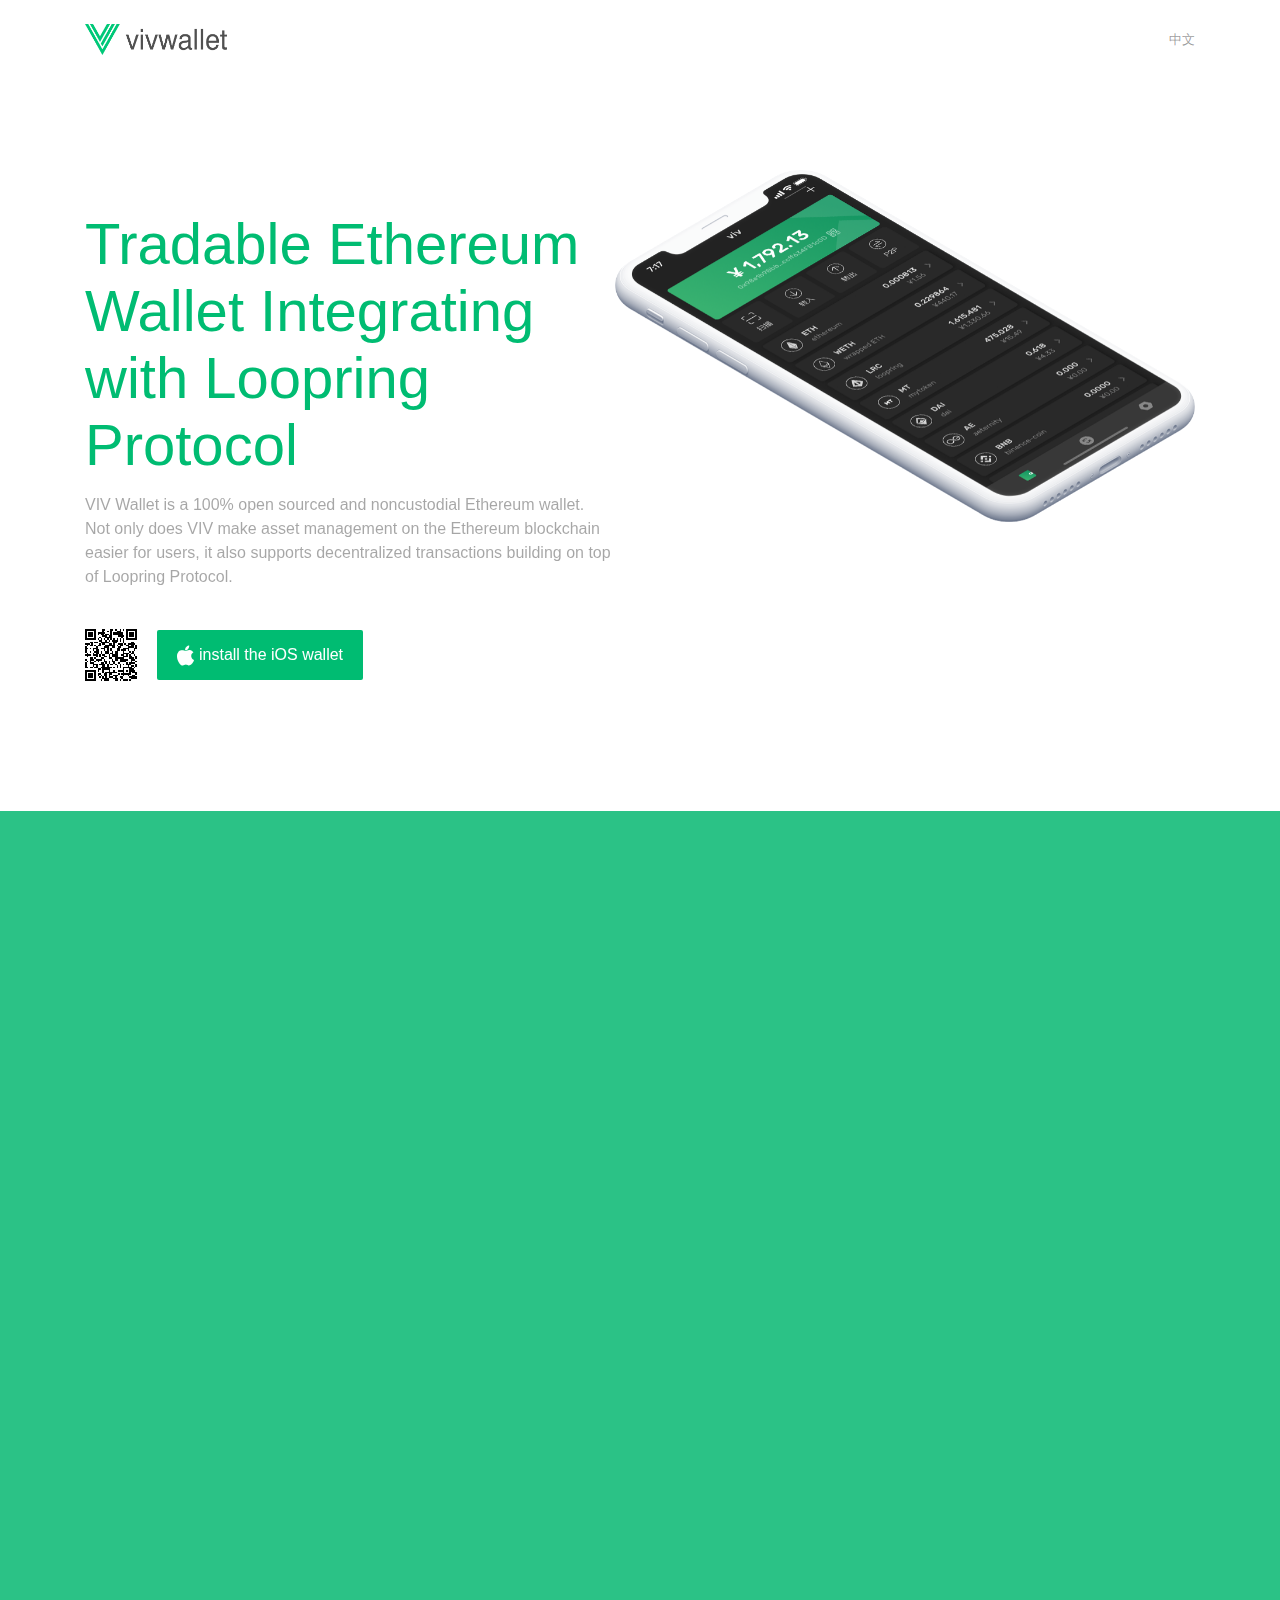
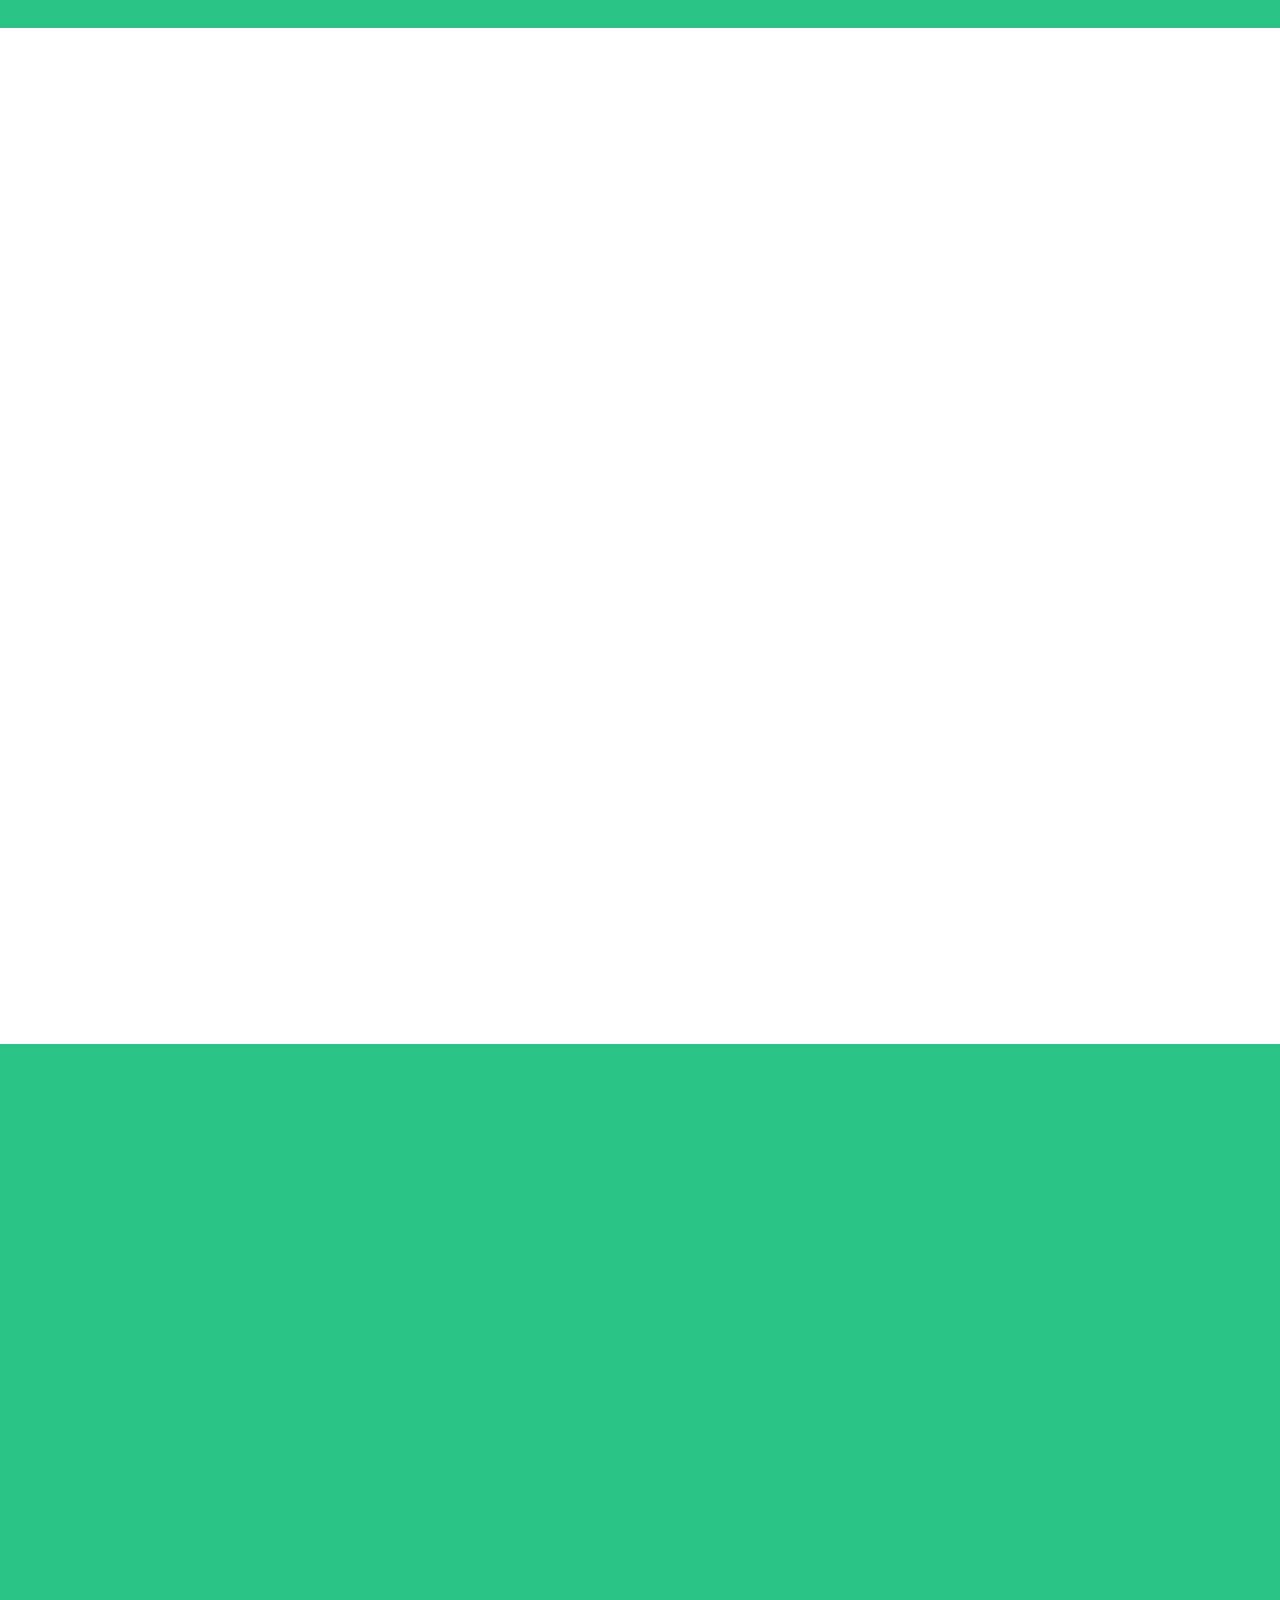
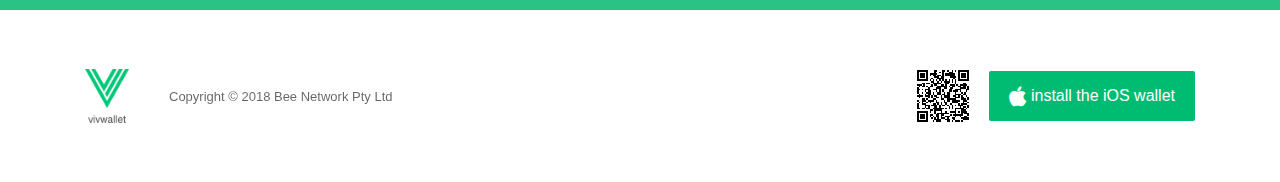
==== en.html @ ef56f80b "web" ====
<!doctype html>
<html>

<head>
    <meta charset="utf-8">
    <title>VIVWallet</title>
    <meta http-equiv="pragma" content="no-cache">
    <meta http-equiv="cache-control" content="no-cache">
    <meta http-equiv="expires" content="0">
    <meta http-equiv="keywords" content="VIVWallet">
    <meta http-equiv="description" content="VIVWallet">
    <meta name="viewport" content="width=device-width, initial-scale=1, maximum-scale=1">
    <link rel="icon" href="assets/images/favicon.ico">
    <link rel="stylesheet" href="assets/css/core.css">
    <link rel="stylesheet" href="assets/css/style.css">
    <link rel="stylesheet" href="assets/css/fonts.css">

</head>

<body>
    <div class="wrap">
        <header>
            <div class="container relative">
                <div class="brand"><a href="index.html"><img src="assets/images/vivlogo.png"></a></div>
                <ul class="menu list-unstyled">
                    <!--<li class="active"><a href="#" target="_blank">更新日志</a></li>-->
                    <!--<li><a href="#" target="_blank">技术问题</a></li>-->
                    <li><a href="/index.html" target="_blank">中文</a></li>
                </ul>
            </div>
        </header>
        <div class="home-top container">
            <div class="top-content" data-scroll-reveal="enter left and move 50px over 1.33s">
                <h1>Tradable Ethereum Wallet Integrating with Loopring Protocol
                </h1>
                <div class="blk"></div>
                <p>VIV Wallet is a 100% open sourced and noncustodial Ethereum wallet.</p>
                <p>Not only does VIV make asset management on the Ethereum blockchain easier for users, it also supports decentralized transactions building on top of Loopring Protocol.</p>
                <div class="blk-lg"></div>
                <div class="flex align-items text-fixes">
                    <div class="qrcode-sm" id="qrcode1"> </div>
                    <div class="download"><a href="itms-services://?action=download-manifest&url=https://loopr.io/viv/manifest.plist" class="btn"><i class="icon-ios"></i>install the iOS wallet
                    </a>
                        <div class="qrcode"> <div  id="qrcode_1"> </div>
                            <p>
                                Scan code download</p>
                        </div>
                    </div>
                </div>
            </div>
            <div class="appimg-01" data-scroll-reveal="enter right after 0.5s"><img src="assets/images/app.png"></div>
        </div>
        <div class="section bg">
            <div class="feature">
                <div class="item" data-scroll-reveal="wait 0.05s and then ease-in">
                    <i class="icon-code"></i>
                    <h4>100% Open-sourced Code</h4>
                    <p>
                        VIV is built on the underlying open-sourced code of Loopring Protocol. We invite any individual or organization to review the code to verify that our private key management is, in fact, rigorous and risk-free.
                    </p>
                </div>
                <div class="item" data-scroll-reveal="wait 0.06s and then ease-in">
                    <i class="icon-shield"></i>
                    <h4>Zero Asset Custody
                    </h4>
                    <p>VIV keeps your private keys encrypted in your device, and safeguards them from ever being exposed to the network, so that your assets remain entirely under your control.</p>
                </div>
                <div class="item" data-scroll-reveal="wait 0.07s and then ease-in">
                    <i class="icon-loop"></i>
                    <h4>Order-matched Transactions</h4>
                    <p>VIV supports Loopring protocol for decentralized exchange, so placing orders no longer require additional withdrawal or deposit of funds. Since assets may remain in the wallet until order settlement, the entire transaction is risk-free and trustless.
                        </p>
                </div>
                <div class="item" data-scroll-reveal="wait 0.08s and then ease-in">
                    <i class="icon-p2p"></i>
                    <h4>P2P Trading</h4>
                    <p>Loopring protocol allows decentralized peer-to-peer trading by means of QR code sharing. This permits the exchange of various ERC20 Tokens without having to rely on a third-party.
                    </p>
                </div>
                <div class="item" data-scroll-reveal="wait 0.09s and then ease-in">
                    <i class="icon-allcoin"></i>
                    <h4>Support All Tokens
                    </h4>
                    <p>VIV is convenient for handling all your different ERC20 Assets, eliminating the need to manage multiple Ethereum wallets. As long as they are of ERC20 standard, you may directly manage all your token keys with the same VIV Wallet.
                    </p>
                </div>
                <div class="item" data-scroll-reveal="wait 0.10s and then ease-in">
                    <i class="icon-phone"></i>
                    <h4>Simple, Elegant Design
                    </h4>
                    <p>The simple and user-friendly interface makes it easy for anyone to get started. VIV is suitable for everyone, from the curious newcomer to the seasoned cryptocurrency trader.
                    </p>
                </div>
            </div>
        </div>
        <div class="section relative app-show" data-scroll-reveal="enter from the bottom after 0.05s">
            <div class="phone-wrap-fix"> <img src="assets/images/slide-bg.png" class="phone-img" alt="#"> </div>
            <div class="slider-3d">
                <div id="allinone_carousel_sweet">
                    <div class="myloader"></div>
                    <ul class="allinone_carousel_list">
                        <li data-title="Screen Name #1"><img src="assets/images/screen-1.png" alt="" /></li>
                        <li data-title="Screen Name #2"><img src="assets/images/screen-2.png" alt="" /></li>
                        <li data-title="Screen Name #3"><img src="assets/images/screen-3.png" alt="" /></li>
                        <li data-title="Screen Name #4"><img src="assets/images/screen-4.png" alt="" /></li>
                        <li data-title="Screen Name #5"><img src="assets/images/screen-5.png" alt="" /></li>
                        <li data-title="Screen Name #4"><img src="assets/images/screen-4.png" alt="" /></li>
                        <li data-title="Screen Name #5"><img src="assets/images/screen-5.png" alt="" /></li>
                    </ul>
                </div>
            </div>
            <div>
                <h4>Peer-to-Peer Trading
                </h4>
                <p>Built-in Decentralized Exchange
                    VIV's own built-in decentralized exchange operates under Loopring protocol, allowing you to place orders without immobilizing your assets.</p><p> Placing orders no longer require the order amount to be held at the exchange, removing restriction on your assets.</p><p> As soon as a trade is completed, your acquired tokens will be transferred directly to your desired address.</p>
            </div>
        </div>
        <div class="section bg">
            <div class="container">
                <div class="content" data-scroll-reveal="enter from the left after 0.05s">
                    <div><i class="icon-all"></i>
                        <h4>Harvest 20% of trading fees
                        </h4>
                        <p>By sharing the APP, you will be awarded 20% of all future trading fees from users acquired by your promotion.
                        </p>
                    </div>
                </div>
                <div class="appimg-02" data-scroll-reveal="enter from the right after 0.05s"><img src="assets/images/app2.png" /></div>
            </div>
        </div>
        <div class="container">
            <footer class="flex space-between">
                <div class="inline-flex align-items flex-fixes">
                    <div class="brand"><a href="index.html"><img src="assets/images/vivlogo-v.png"></a></div>
                    <div>
                        <!--<ul class="footer-menu list-unstyled">-->
                            <!--<li><a href="#">服务条款</a></li>-->
                            <!--<li><a href="#">更新日志</a></li>-->
                            <!--<li><a href="#">问题反馈</a></li>-->
                            <!--<li><a href="#">技术问题</a></li>-->
                            <!--<li><a href="#">联系我们</a></li>-->
                        <!--</ul>-->
                        <div class="copyright">Copyright © 2018 Bee Network Pty Ltd</div>
                    </div>
                </div>
                <div class="inline-flex align-items down-fixes">
                    <div class="qrcode-sm" id="qrcode2"> </div>
                    <div class="download"><a href="itms-services://?action=download-manifest&url=https://loopr.io/viv/manifest.plist" class="btn"><i class="icon-ios"></i> install the iOS wallet</a>
                        <div class="qrcode"><div id="qrcode_2"></div>
                            <p>
                                Scan code download</p>
                        </div>
                    </div>
                </div>
            </footer>
        </div>
    </div>
    <script src="assets/js/jquery-2.1.3.min.js"></script>
    <script src="assets/js/jquery.easing.min.js"></script>
    <script src="assets/js/allinone_carousel.js"></script>
    <script src="assets/js/scrollreveal.min.js"></script>

    <script src="assets/js/jquery.qrcode.min.js"></script>

    <script src="assets/js/script.js"></script>
    <script>
    (function() {
        window.scrollReveal = new scrollReveal({ reset: true, move: '50px' });
    })();
    </script>
</body>

</html>
---- assets/css/core.css ----
/* reset & preset */
html { height: 100%; box-sizing: border-box; font-family: sans-serif; -webkit-text-size-adjust: 100%; -ms-text-size-adjust: 100%; -ms-overflow-style: scrollbar; -webkit-tap-highlight-color: transparent; -webkit-font-smoothing: antialiased; -moz-osx-font-smoothing: grayscale }
* { -webkit-box-sizing: border-box; -moz-box-sizing: border-box; box-sizing: border-box; }
*:before, *:after { -webkit-box-sizing: border-box; -moz-box-sizing: border-box; box-sizing: border-box; }
@-ms-viewport { width: device-width; }
article, aside, dialog, figcaption, figure, footer, header, hgroup, main, nav, section { display: block; }
body { height: 100%; margin: 0; background: #fff; font-family: "Helvetica Neue", "Helvetica", "Arial", "Verdana", "sans-serif"; font-size: 13px; font-weight: normal; color: rgba(0, 0, 0, .87); }
[tabindex="-1"]:focus { outline: none !important; }
hr { box-sizing: content-box; height: 0; overflow: visible; }
h1, h2, h3, h4, h5, h6 { margin-top: 0; }
p, p:last-child { margin-top: 0; margin-bottom: 0; line-height: 1.5; }
p:nth-child { margin-bottom: 10px; }
abbr[title], abbr[data-original-title] { text-decoration: underline; -webkit-text-decoration: underline dotted; text-decoration: underline dotted; cursor: help; border-bottom: 0; }
address { margin-bottom: 1rem; font-style: normal; line-height: inherit; }
ol, ul, dl { margin: 0; padding: 0; }
ol ol, ul ul, ol ul, ul ol { margin-bottom: 0; }
dt { font-weight: bold; }
dd { margin-left: 0; }
dfn { font-style: italic; }
b, strong { font-weight: bolder; }
small { font-size: 80%; }
sub, sup { position: relative; font-size: 75%; line-height: 0; vertical-align: baseline; }
sub { bottom: -4em; }
sup { top: -.5em; }
a { color: rgba(0, 0, 0, .87); text-decoration: none; background-color: transparent; -webkit-text-decoration-skip: objects; transition: all 0.45s ease-in-out;}
a:hover { color: #1C60FF; text-decoration: none; }
a:not([href]):not([tabindex]) { color: inherit; text-decoration: none; }
a:not([href]):not([tabindex]):focus, a:not([href]):not([tabindex]):hover { color: inherit; text-decoration: none; }
a:not([href]):not([tabindex]):focus { outline: 0; }
a:focus{ outline: 0; }
pre, code, kbd, samp { font-family: monospace, monospace; font-size: 1em; }
pre { margin-top: 0; overflow: auto; }
figure { }
img { vertical-align: middle; border-style: none; }
svg:not(:root) { overflow: hidden; }
a, area, button, [role="button"], input, label, select, summary, textarea { -ms-touch-action: manipulation; touch-action: manipulation; }
table { border-collapse: collapse; }
caption { text-align: left; caption-side: bottom; }
label { display: inline-block; }
button:focus { outline: 1px dotted; outline: 5px auto -webkit-focus-ring-color; }
input, button, select, optgroup, textarea { margin: 0; font-family: inherit; font-size: inherit; line-height: inherit; }
button, input { overflow: visible; }
button, select { text-transform: none; }
button, html [type="button"], [type="reset"], [type="submit"] { -webkit-appearance: button; }
button::-moz-focus-inner, [type="button"]::-moz-focus-inner, [type="reset"]::-moz-focus-inner, [type="submit"]::-moz-focus-inner { padding: 0; border-style: none; }
input[type="radio"], input[type="checkbox"] { box-sizing: border-box; padding: 0; }
input[type="date"], input[type="time"], input[type="datetime-local"], input[type="month"] { -webkit-appearance: listbox; }
textarea { overflow: auto; resize: vertical; }
fieldset { min-width: 0; padding: 0; margin: 0; border: 0; }
legend { display: block; width: 100%; max-width: 100%; padding: 0; line-height: inherit; color: inherit; white-space: normal; }
progress { vertical-align: baseline; }
[type="number"]::-webkit-inner-spin-button, [type="number"]::-webkit-outer-spin-button { height: auto; }
[type="search"] { outline-offset: -2px; -webkit-appearance: none; }
[type="search"]::-webkit-search-cancel-button, [type="search"]::-webkit-search-decoration { -webkit-appearance: none; }
::-webkit-file-upload-button { font: inherit; -webkit-appearance: button; }
output { display: inline-block; }
summary { display: list-item; }
template { display: none; }
[hidden] { display: none !important; }
h1, h2, h3, h4, h5, h6, .h1, .h2, .h3, .h4, .h5, .h6 { font-family: inherit; color: inherit; margin: 0; }
h1, .h1 { font-size: 40px; }
h2, .h2 { font-size: 32px; }
h3, .h3 { font-size: 24px; }
h4, .h4 { font-size: 20px; }
h5, .h5 { font-size: 16px; }
h6, .h6 { font-size: 13px; }
small, .small { font-size: 70%; font-weight: normal; opacity: 0.8 }
mark, .mark { padding: 0.2em; background-color: #fcf8e3; }
.list-unstyled { padding-left: 0; list-style: none; }
.list-inline { padding-left: 0; list-style: none; }
.list-inline-item { display: inline-block; }
.list-inline-item:not(:last-child) { margin-right: 5px; }
.initialism { font-size: 90%; text-transform: uppercase; }
blockquote { margin: 0; }
.blockquote { border-left: 2px solid #00838f; padding-left: 10px; }
.img-fluid { max-width: 100%; height: auto; }
.img-thumbnail { background-color: #fff; border: 1px solid #ddd; border-radius: 6px; transition: all 0.2s ease-in-out; max-width: 100%; height: auto; }
.figure { display: inline-block; }
.figure-img { line-height: 1; }
.figure-caption { font-size: 90%; }
.vm { display: inline-block; vertical-align: middle !important; }
.vt { display: inline-block; vertical-align: top !important; }
.divider { clear: both; overflow: hidden; height: 1px; border-bottom-width: 1px; border-bottom-color: #EBE9EF; }
.divider.solid { border-bottom-style: solid; }
.divider.dashed { border-bottom-style: dashed; }
.circular { border-radius: 50%; }
.rounded { border-radius: 3px; }
.float-right { float: right !important; }
.float-left { float: left !important; }
.hide { display: none !important; }
.show { display: block !important; }
.hidden { display: none !important; visibility: hidden !important; }
.invisible { visibility: hidden; }
.affix { position: fixed; }
.fixed-top { top: 0; }
.fixed-bottom { bottom: 0; }
.relative { position: relative; }
.font-bold { font-weight: bold; }
.font-normal { font-weight: normal; font-style: normal; }
.text-hide { border: 0; background-color: transparent; color: transparent; text-shadow: none; font: 0/0; }
.text-center { text-align: center; }
.text-left { text-align: left; }
.text-right { text-align: right; }
.text-justify { text-align: justify }
.text-nowrap { white-space: nowrap }
.text-dark { color: #333041; }
.text-muted { color: #CBC9D3; }
.text-primary { color: #1C60FF; }
.text-secondary { color: rgba(0, 0, 0, .54); }
.text-warning { color: #FAC511; }
.text-danger, .text-down { color: #ff6868; }
.text-success, .text-up { color: #26c490; }
.text-sm-control { display: inline-block; max-width: 80px; }
.text-md-control { display: inline-block; max-width: 160px; }
.text-lg-control { display: inline-block; max-width: 280px; }
.break-word { white-space: normal; word-wrap: break-word; word-break: break-all; line-height: 1.2; }
[class*="gradient-"].shadow { transition: all 0.45s ease-in-out; }
.bg { background-color: #F7F7F7 }
.bg-white { background-color: #fff; color: #000 !important }
.bg-success { background-color: #3BDE86 !important; }
.bg-success.shadow, .gradient-3.shadow { box-shadow: 0 2px 10px rgba(59, 222, 134, .8); }
.bg-success:hover { background-color: #14C667 !important; }
.bg-danger { background-color: #E95A5A !important; }
.bg-danger.shadow, .gradient-4.shadow { box-shadow: 0 2px 10px rgba(233, 90, 90, .8); }
.bg-danger:hover { background-color: #D23434 !important; }
.bg-warning { background-color: #FAC511 !important; }
.bg-warning.shadow { box-shadow: 0 2px 10px rgba(250, 197, 17, .8); }
.bg-warning:hover { background-color: #F5A50D !important; }
.bg-dark { background-color: #56535E !important; }
.bg-dark.shadow { box-shadow: 0 2px 10px rgba(86, 83, 94, .8); }
.bg-dark:hover { background-color: #333041 !important; }
.bg-purple { background-color: #768AEE !important; }
.bg-purple.shadow, .gradient-2.shadow { box-shadow: 0 2px 10px rgba(118, 138, 238, .8); }
.bg-purple:hover { background-color: #595CF6 !important; }
.bg-primary { background-color: #00838f !important; }
.bg-primary.shadow, .gradient-1.shadow { box-shadow: 0 2px 10px rgba(64, 210, 197, .8); }
.bg-primary:hover { background-color: #2EB8AB; }
.bg-info { background-color: #3C96EA !important; }
.bg-info.shadow { box-shadow: 0 2px 10px rgba(60, 150, 234, .8); }
.bg-info:hover { background-color: #1871C5 !important; }
.bg-muted { background-color: #CBC9D3 !important; }
.bg-danger, .bg-danger a, .bg-dark, .bg-dark a, .bg-info, .bg-info a, .bg-primary, .bg-primary a, .bg-success, .bg-success a, .bg-warning, .bg-warning a, .bg-purple, .bg-purple a { color: #fff; }
[class*="gradient-"], [class*="bg-"] { transition: all 0.45s ease-in-out !important; color: #fff; }
.img-responsive { display: block; height: auto; max-width: 100%; }
.img-responsive img { width: 100%; }
.img-half { width: 50%; }
.cards:after, .cards:before, .clearfix:after, .clearfix:before, .form-horizontal .form-group:after, .form-horizontal .form-group:before, .panel:after, .panel:before, .panel-body:after, .panel-body:before, .collapse:before { display: block; content: " "; }
.article, .clearfix:after, .dl-horizontal dd:after, .form-horizontal .form-group:after, .panel, .list-group .item-md:after, .list-group .item-sm:after, .panel:after, .panel-body:after, .collapse:after { clear: both; }
.clear { clear: both; }
.clearfix::after { display: block; clear: both; content: ""; }
.d-none { display: none !important; }
.d-inline { display: inline !important; }
.d-inline-block { display: inline-block !important; }
.d-block { display: block !important; }
.d-table { display: table !important; width: 100%; }
.d-table-cell { display: table-cell !important; text-align: left; }
.d-flex { display: -ms-flexbox !important; display: flex !important; }
.d-inline-flex { display: -ms-inline-flexbox !important; display: inline-flex !important; }
.close { position: absolute; right: 10px; top: 10px; }
.close:before { font-size: 16px; font-family: iconfont; content: "\e919"; }
.close:hover { opacity: 1; }
.close:hover:before { color: #E95A5A }
.close:focus { outline: 0; }
.close.close-sm:before { font-size: 16px; }
.close.close-lg:before { font-size: 20px; }
.caret { position: relative; top: -1px; opacity: .5; }
.pop-arrow { position: absolute; top: 50%; right: 0; margin-top: -10px; }
.pop-arrow:before { position: absolute; right: -10px; width: 0; height: 0; border-top: 10px solid transparent; border-bottom: 10px solid transparent; border-left: 10px solid #bdd8ef; content: ""; }
.pop-arrow:after { position: absolute; top: 1px; right: -9px; width: 0; height: 0; border-top: 9px solid transparent; border-bottom: 9px solid transparent; border-left: 9px solid #fff; content: ""; }
.blk-xs, .blk-sm, .blk-md, .blk, .blk-lg { clear: both; overflow: hidden; }
.blk { height: 15px; }
.blk-xs { height: 5px; }
.blk-sm { height: 10px; }
.blk-md { height: 20px; }
.blk-lg { height: 40px; }
.pd { padding: 15px; }
.pd-sm { padding: 5px; }
.pd-md { padding: 30px; }
.pd-lg { padding: 50px; }
.pd-0 { padding: 0 !important; }
.mr-0 { margin: 0 !important; }
.offset-xs { margin-left: 2px; }
.offset-sm { margin-left: 5px; }
.offset-md { margin-left: 10px; }
.offset-lg { margin-left: 15px; }
.w50 { width: 50px; }
.w75 { width: 75px; }
.w100 { width: 100px; }
.w200 { width: 200px; }
.w300 { width: 300px; }
.w400 { width: 400px; }
.w500 { width: 500px; }
.w600 { width: 600px; }
.w700 { width: 700px; }
.w800 { width: 800px; }
.w900 { width: 900px; }
.w1000 { width: 1000px; }
.group-inline { }
.group-inline .span { display: inline-block; vertical-align: middle; }
.group-inline .span:nth-child(n+2) { position: relative; padding-left: 10px; }
.group-span>span:nth-child(n+2) { position: relative; margin-left: 10px; }
.group-span-sm>span:nth-child(n+2) { padding-left: 5px; }
.group-span-md>span:nth-child(n+2) { padding-left: 15px; }
.group-span-lg>span:nth-child(n+2) { padding-left: 20px; }
.group-span-row>span{ padding: 5px; }
.group-span-row{ margin:0 -5px; }
[class*=group-span] span, [class^=group-span] span { display: inline-block; white-space: nowrap; vertical-align: middle; }
.truncation { display: block; white-space: nowrap; overflow: hidden; text-overflow: ellipsis; }
.icon span i { padding-right: 3px; }
.right-control { position: absolute; top: 0; right: 0; }
.right-control em, .right-control i { font-style: normal; }
.right-control i { position: relative; top: 0px; font-size: inherit; }
.col2-2 .item, .col3-3 .item, .col4-4 .item, .col5-5 .item, .col6-6 .item, .justify2-2 li, .justify3-3 li, .justify4-4 li, .justify5-5 li, .justify6-6 li { position: relative; float: left; }
.col2-2 .item, .col3-3 .item, .col4-4 .item, .col5-5 .item, .col6-6 .item { padding: 0 15px; }
[class*=justify] { }
[class*=justify] li { padding: 0; list-style: none; }
.col2-2 .item, .justify2-2 li { width: 50%; }
.col3-3 .item, .justify3-3 li { width: 33.333%; }
.col4-4 .item, .justify4-4 li { width: 25%; }
.col5-5 .item, .justify5-5 li { width: 20%; }
.col6-6 .item, .justify6-6 li { width: 16.66666667%; }
.inline-flex{ display: inline-flex }
.flex{ display: flex; }
.align-items{ align-items: center; }
.space-between{justify-content:space-between; }
.wrap { max-width: 1920px; margin: auto; }
.container { margin-right: auto; margin-left: auto; padding-right: 15px; padding-left: 15px; width: 100%; }
@media (min-width:576px) {
	.container { max-width: 540px; }
}
@media (min-width:768px) {
	.container { max-width: 720px; }
}
@media (min-width:992px) {
	.container { max-width: 960px; }
}
@media (min-width:1200px) {
	.container { max-width: 1140px; }
}
.page { min-height: -webkit-calc(100% - 132px); min-height: -moz-calc(100% - 132px); min-height: -moz-calc(100% - 132px); padding-top: 100px;}
.row {
    display: -ms-flexbox;
    display: flex;
    -ms-flex-wrap: wrap;
    flex-wrap: wrap;
    margin-right: -15px;
    margin-left: -15px;
}
.no-gutters { margin-right: 0; margin-left: 0; }
.no-gutters>.col, .no-gutters>[class*="col-"] { padding-right: 0; padding-left: 0; }
code, kbd, pre, samp { font-family: Menlo, Monaco, Consolas, "Liberation Mono", "Courier New", monospace; }
code { padding: 3px 6px; font-size: 90%; color: #bd4147; background-color: #f8f9fa; border-radius: 3px; }
a>code { padding: 0; color: inherit; background-color: inherit; }
kbd { padding: 3px 6px; font-size: 90%; color: #fff; background-color: #212529; border-radius: 3px; }
kbd kbd { padding: 0; font-size: 100%; font-weight: bold; }
pre { display: block; margin-top: 0; font-size: 90%; color: #212529; }
pre code { padding: 0; font-size: inherit; color: inherit; background-color: transparent; border-radius: 0; }

/* grid */
.col-12 { width: 100%; }
.col-11 { width: 91.66666667%; }
.col-10 { width: 83.33333333%; }
.col-9 { width: 75%; }
.col-8 { width: 66.66666667%; }
.col-7 { width: 58.33333333%; }
.col-6 { width: 50%; }
.col-5 { width: 41.66666667%; }
.col-4 { width: 33.33333333%; }
.col-3 { width: 25%; }
.col-2 { width: 16.66666667%; }
.col-1 { width: 8.33333333%; }
.col-1, .col-10, .col-11, .col-12, .col-2, .col-3, .col-4, .col-5, .col-6, .col-7, .col-8, .col-9 { float: left; padding: 0 15px; }
.row [class*="col-"] { margin-bottom: 15px; }
.d-flex [class*="col-"] { margin-bottom: 0; }
---- assets/css/style.css ----
/*---------------------
header
-----------------------*/
header { padding: 10px 0; }
header .container { position: relative; display: flex; align-items: center; justify-content: space-between; height: 60px; }
header .brand { width: 110px; height: 24px; }
header .brand img { width: 100%; }
footer { position: relative; padding: 100px 0 30px; color: rgba(0, 0, 0, .6); font-size: 13px; }
footer .brand { width: 44px; height: 54px; }
footer .brand img { width: 100%; }
footer.flex { display: flex; flex-direction: row-reverse; flex-wrap: wrap-reverse; }
footer.flex .inline-flex { width: 100%; flex-shrink: 0; }
.flex-fixes .brand { display: block; position: absolute; left: 50%; top: 40px; margin-left: -22px; }
.flex-fixes .brand img { }
.down-fixes { justify-content: center; margin: 30px 0; }
.copyright { text-align: center; clear: both; width: 100%; flex-shrink: 0; }
.footer-menu { }
.copyright { }
.footer-menu { padding-bottom: 15px; }
.footer-menu li { display: inline-block; padding: 0 5px; }
.footer-menu li a { position: relative; display: block; color: rgba(0, 0, 0, 0.4) }
.footer-menu li a:hover { color: rgba(0, 0, 0, 1) }
.home-top { padding: 0px 15px 50px; text-align: center; }
.wrap { position: relative; z-index: 2000; }
.top-content { padding: 40px 0 }
.top-content h1 { font-size: 36px; font-weight: normal; color: #00bc72; }
.top-content p { font-size: 11px; opacity: 0.4; padding: 0 30px; }
.text-fixes { justify-content: center; }
.menu li { display: inline-block; padding-left: 15px; }
.menu li a { position: relative; display: block; color: rgba(0, 0, 0, 0.4) }
.menu li a:hover { color: rgba(0, 0, 0, 1) }
.menu li.active a:after { position: absolute; bottom: -5px; left: 0; width: 100%; border-bottom: 1px solid #00bc72; content: "" }
.appimg-01, .appimg-02 { padding: 20px 30px 0; }
[class^="appimg-"] img, [class*=" appimg-"] img { width: 100% }
.qrcode { display: none; }
.qrcode-sm { display: block; width: 52px; height: 52px; color: #999; text-align: center; }
.qrcode-sm img { background: #fff; width: 100%; margin-bottom: 20px; }
.btn-o { display: inline-block; border: 1px solid #fff; color: #fff; height: 30px; padding: 5px 20px; border-radius: 20px; }
.btn-o:hover { background: #fff; color: #000 }
.section.bg { background: #2bc286; color: #fff; }
.section { padding: 30px 30px 0; }
.section .container { display: flex; flex-direction: row-reverse; flex-wrap: wrap-reverse; }
.section.bg .container { display: flex; flex-direction: row-reverse; flex-wrap: wrap; }
.section .content, .appimg-01, .appimg-02, .appimg-03, .appimg-04, .appimg-05 { width: 100%; flex-shrink: 0; }
.section .content { padding: 30px 10px 50px; text-align: center; }
.section .content i { display: block; font-size: 40px; opacity: 0.8; margin-bottom: 20px; }
.section .content h4 { font-size: 64px; margin-bottom: 20px; font-weight: normal; }
.section .content p { opacity: 0.8; font-size: 14px; }
.section h2 { font-size: 24px; padding: 40px 0 20px; text-align: center; }
.section h2.fixes { padding: 30px 0 20px; }
.feature { display: block; padding: 30px 0 50px; }
.feature .item { width: 100%; text-align: center; }
.feature i { display: inline-block; width: 140px; height: 140px; background: #fff; border-radius: 100px; font-size: 74px; color: #01B97F; }
.feature i:before { position: relative; top: 32px; }
.feature h4 { font-size: 18px; margin-bottom: 10px; margin-top: 20px; }
.feature p { opacity: 0.8 }
.feature .item { padding: 20px; }
.faq { padding-bottom: 50px; }
.faq .item { padding: 20px; }
.faq .item h4 { font-size: 18px; margin-bottom: 10px; }
.faq .item p { opacity: 0.6 }
.download { margin-left: 20px; }

/* the container */
.slider-3d { margin: auto; display: flex; justify-content: center; }
.allinone_carousel { position: relative; }
.allinone_carousel img { max-width: none; max-height: none; }
.allinone_carousel_list { margin: 0; padding: 0; list-style: none; display: none; }
.allinone_carousel .contentHolder { position: relative;        /*overflow:hidden;*/ }
.mycanvas { display: none !important; position: absolute; top: 8px; right: 10px; z-index: 1000; }
.myloader { background: url("skins/loader.gif"); width: 37px; height: 37px; position: absolute; left: 49%; top: 49%; z-index: 999; }
.bottomNav { display: none !important; }
.allinone_carousel.sweet .contentHolderUnit { position: absolute;        /*float:left;
  display:block;*/ width: 244px; height: 525px; overflow: hidden; cursor: pointer;        /*border:1px #F00 solid;*/ background: url("skins/sweet/empty.gif") repeat; }
  .allinone_carousel.sweet .elementTitle { position: absolute; left: 0; top: 15px; width: 100%; text-align: center; font: bold 22px/30px 'Droid Sans', Verdana, Helvetica, sans-serif; color: #FFFFFF; text-transform: capitalize; }
  .allinone_carousel.sweet .bannerControls { position: absolute; left: 0; top: 0; z-index: 101; width: 100%; }
  .allinone_carousel.sweet .leftNav { display: none !important; position: absolute; left: 0px; top: -30px; width: 30px; height: 52px; cursor: pointer; }
  .allinone_carousel.sweet .leftNav:before { font-family: iconfont; content: "\e902"; font-size: 60px; opacity: 0.2 }
  .allinone_carousel.sweet .leftNav:hover:before { opacity: 0.6 }
  .allinone_carousel.sweet .rightNav { display: none !important;  position: absolute; right: 0px; top: -30px; width: 30px; height: 52px; cursor: pointer; }
  .allinone_carousel.sweet .rightNav:before { font-family: iconfont; content: "\e903"; font-size: 60px; opacity: 0.2 }
  .allinone_carousel.sweet .rightNav:hover:before { opacity: 0.6 }
  .allinone_carousel.sweet .bottomNav { position: absolute; height: 35px; width: 0; z-index: 140; }
  .allinone_carousel.sweet .bottomNavButtonOFF { float: left; display: block; width: 10px; height: 10px; background: url("skins/sweet/bottomNavOFF.png") 0 0 no-repeat; cursor: pointer; }
  .allinone_carousel.sweet .bottomNavButtonON { float: left; display: block; width: 10px; height: 10px; background: url("skins/sweet/bottomNavON.png") 0 0 no-repeat; cursor: pointer; }
  .allinone_carousel.sweet .bottomNavLeft { position: absolute; width: 63px; height: 35px; bottom: -10px; z-index: 140; }
  .allinone_carousel.sweet .bottomNavRight { position: absolute; width: 63px; height: 35px; bottom: -10px; z-index: 140; }
  .allinone_carousel.sweet .bottomOverThumb { position: absolute; width: 88px; height: 165px; background: url("skins/sweet/bottomOverThumbBg.png") 20px bottom no-repeat; bottom: 30px; margin-left: -20px; }
  .allinone_carousel.sweet .bottomOverThumb img { border: 4px solid #fff; }
  .allinone_carousel img{ border:3px solid #fff; }
  .hideElement { display: none; }
  .download { }
  .download .btn { display: inline-flex; align-items: center; height: 50px; line-height: 50px; background: #00bc72; border-radius: 2px; color: #fff; padding: 0 20px; font-size: 16px; ) }
  .download .btn i { display: block; padding-right: 5px; font-size: 20px }
  .download .btn:hover { opacity: 0.8; }
  .app-show { text-align: center; max-width: 1340px; margin: auto; padding: 70px 0; }
  .app-show h4 { font-size: 36px; font-weight: normal; color: #00bc72; margin-top: 50px; margin-bottom: 20px; padding: 0 50px; }
  .app-show p { opacity: 0.4; padding: 0 30px; }
  .phone-wrap-fix { position: absolute; max-width: 326px; margin: 0 auto; left: 50%; margin-left: -144px; top: 145px; z-index: 999; pointer-events: none; }
  .phone-img { max-width: 100%; }
  @media (max-width:600px) {
    .phone-wrap-fix { display: none; }
  }
  @media (min-width:576px) {
    .container { max-width: 540px; }
  }
  @media (min-width:768px) {
    .download { }
    .qrcode { display: block; }
    .top-content h1 { font-size: 58px }
    [class^="appimg-"], [class*=" appimg-"] { padding: 0; }
    .section h2 { font-size: 40px; padding: 80px 0 100px; text-align: center; }
    .appimg-02 { width: 500px; padding-top: 100px; }
    .section .content { width: 400px; display: inline-flex; align-items: center; padding-top: 100px; }
    .section .container, .section.bg .container { display: flex; flex-direction: row; flex-wrap: wrap; }
    .section .content { text-align: left; }
    .section h2.fixes { padding: 80px 0 20px; }
    .top-content p { font-size: 16px; padding: 0 }
    .appimg-01 { width: auto; }
    .home-top { display: flex; justify-content: space-between; padding: 90px 15px; text-align: left; }
    .app-show { padding: 160px 0; }
    header .brand { position: relative; width: 142px; height: 32px; margin-right: 40px; }
    footer.flex { display: flex; flex-direction: row; flex-wrap: wrap; }
    footer.flex .inline-flex { width: auto; flex-shrink: 1; }
    .footer-menu li { display: inline-block; padding: 0 20px 0 0; }
    .flex-fixes .brand { display: block; position: relative; left: 0; top: 0; margin-left: 0; margin-right: 40px; }
    .copyright { text-align: left; }
    .text-fixes { justify-content: flex-start; }
    footer { padding: 30px 0 30px; }
  }
  @media (min-width:992px) {
    .container { max-width: 1140px; }
    .appimg-01 img { width: 580px; }
    .feature { display: flex; justify-content: space-between; width: 1140px; flex-wrap: wrap; margin: auto; padding-bottom: 100px; }
    .feature .item { padding: 20px; width: 33.333333%; flex-shrink: 0; text-align: center; }
    .section .container { display: flex; justify-content: space-between; }
    .faq { display: flex; justify-content: space-between; width: 1000px; flex-wrap: wrap; padding-bottom: 100px; margin: auto; }
    .faq .item { padding: 20px; width: 50%; flex-shrink: 0; text-align: left; }
    .loop { width: 1140px; margin: auto; padding-bottom: 80px; }
    @media (min-width:1200px) {
      .allinone_carousel.sweet .leftNav,.allinone_carousel.sweet  .rightNav{ display: block !important; }
      .allinone_carousel img{ border:0; }
      .container { max-width: 1140px; }
      .download { position: relative }
      .download:hover .qrcode { display: block; }
      .download .qrcode { position: absolute; top: -240px; left: -30px; border-radius: 12px; background: #fff; padding: 20px; display: none; width: 200px; height: 240px; margin: auto; margin: 50px auto 100px; color: #999; text-align: center; box-shadow: 0 3px 20px rgba(0, 0, 0, .1) }
      .download .qrcode img { width: 100%; margin-bottom: 20px; }
    }
---- assets/css/fonts.css ----
@font-face { font-family: 'iconfont'; src: url('../fonts/iconfont.eot?7l7tul'); src: url('../fonts/iconfont.eot?7l7tul#iefix') format('embedded-opentype'), url('../fonts/iconfont.ttf?7l7tul') format('truetype'), url('../fonts/iconfont.woff?7l7tul') format('woff'), url('../fonts/iconfont.svg?7l7tul#iconfont') format('svg'); font-weight: normal; font-style: normal; }
[class^="icon-"], [class*=" icon-"] { vertical-align: middle;    /* use !important to prevent issues with browser extensions that change fonts */ font-family: 'iconfont' !important; speak: none; font-style: normal; font-weight: normal; font-variant: normal; text-transform: none;   /* Better Font Rendering =========== */ -webkit-font-smoothing: antialiased; -moz-osx-font-smoothing: grayscale; }
.no-gutters[class^="icon-"], .no-gutters[class*=" icon-"] { margin: 0; }
.icon-p2p:before { content: "\e900"; }
.icon-ios:before { content: "\e901"; }
.icon-arrow-pre:before { content: "\e902"; }
.icon-arrow-next:before { content: "\e903"; }
.icon-phone:before { content: "\e904"; }
.icon-allcoin:before { content: "\e905"; }
.icon-loop:before { content: "\e906"; }
.icon-shield:before { content: "\e907"; }
.icon-code:before { content: "\e908"; }
.icon-chevron-down:before { content: "\e909"; }
.icon-chevron-left:before { content: "\e90a"; }
.icon-chevron-right:before { content: "\e90b"; }
.icon-chevron-up:before { content: "\e90c"; }
.icon-qestion:before { content: "\e910"; }
.icon-search:before { content: "\e913"; }
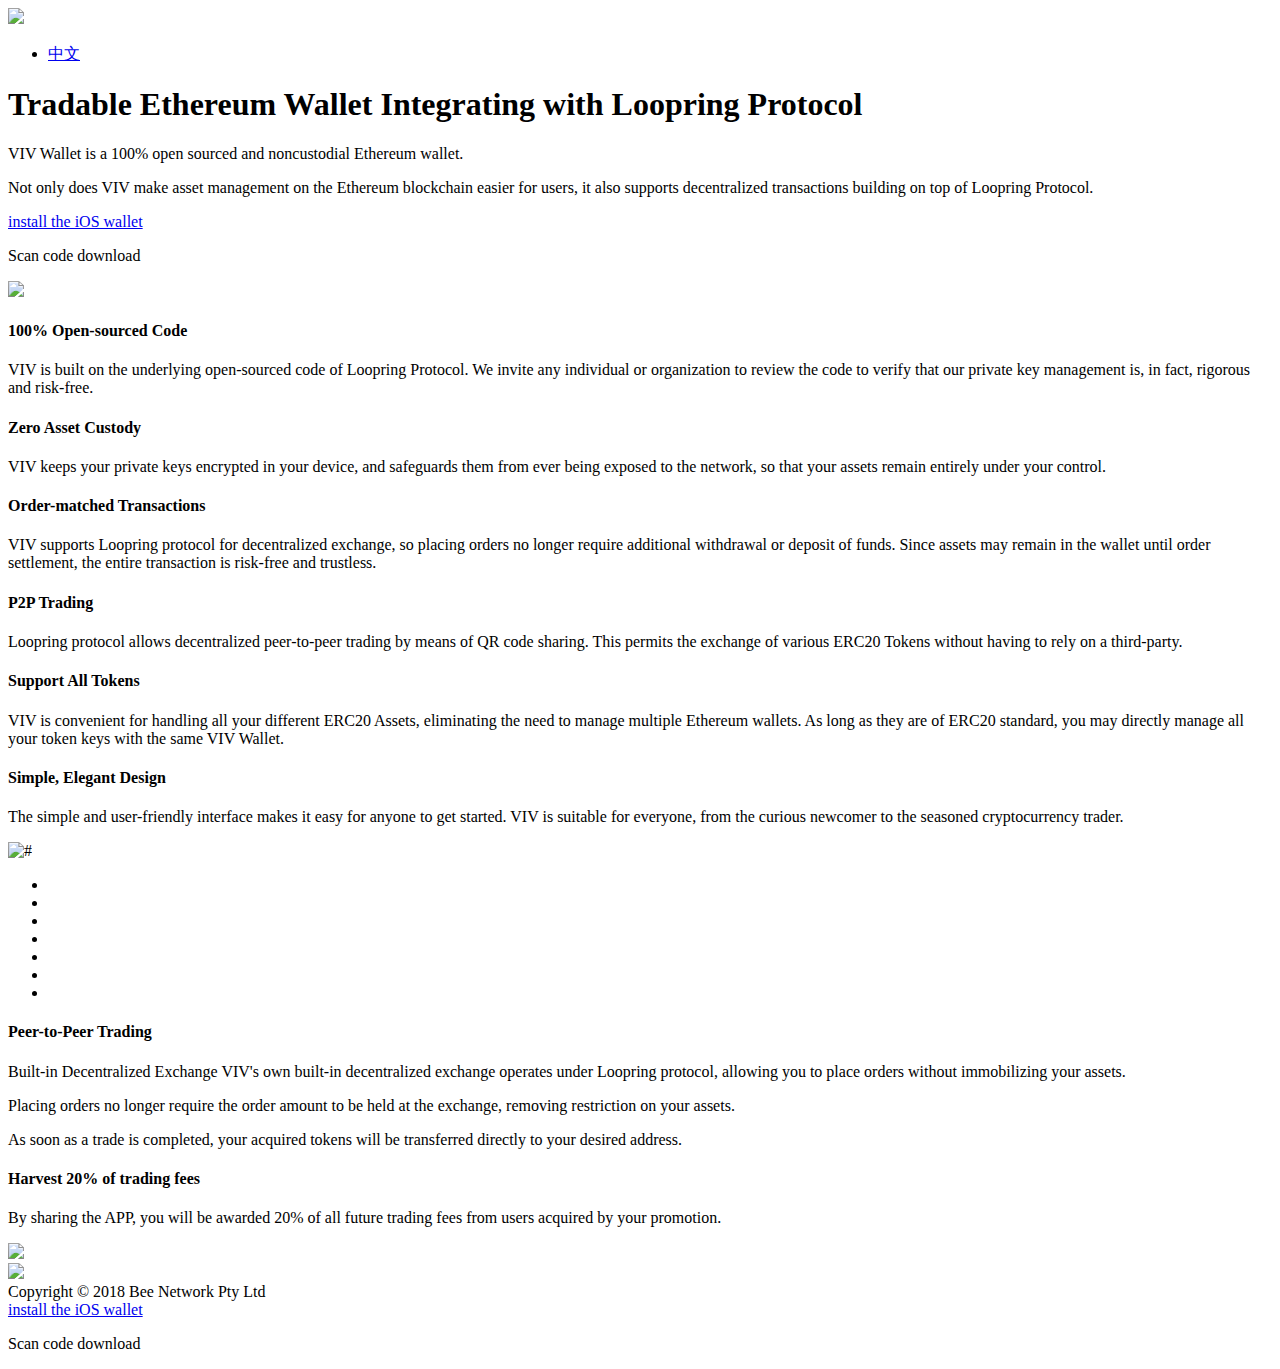
==== commit 2dc6c6b4: "bug fix" ====
--- a/en.html
+++ b/en.html
@@ -39,7 +39,7 @@
                 <div class="blk-lg"></div>
                 <div class="flex align-items text-fixes">
                     <div class="qrcode-sm" id="qrcode1"> </div>
-                    <div class="download"><a href="itms-services://?action=download-manifest&url=https://loopr.io/viv/manifest.plist" class="btn"><i class="icon-ios"></i>install the iOS wallet
+                    <div class="download"><a href="itms-services://?action=download-manifest&url=https://vivwallet.io/manifest.plist" class="btn"><i class="icon-ios"></i>install the iOS wallet
                     </a>
                         <div class="qrcode"> <div  id="qrcode_1"> </div>
                             <p>
